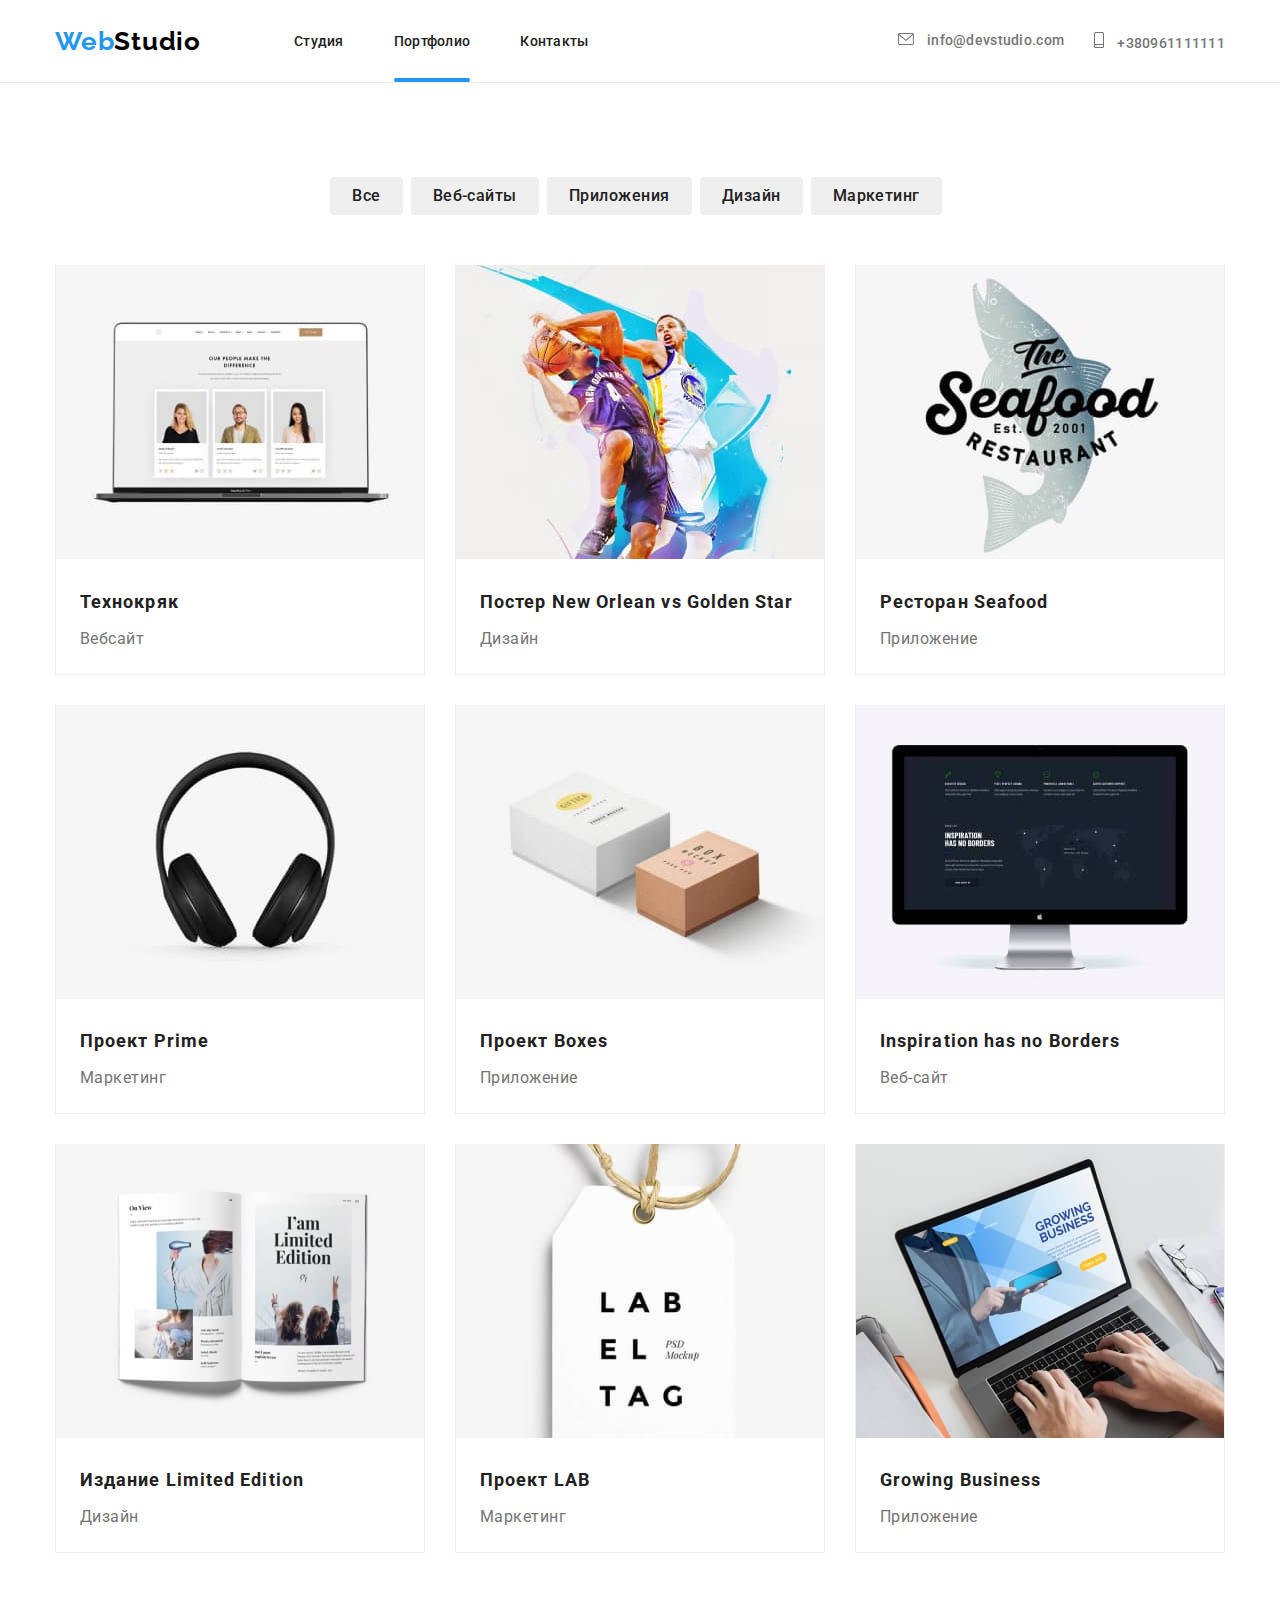
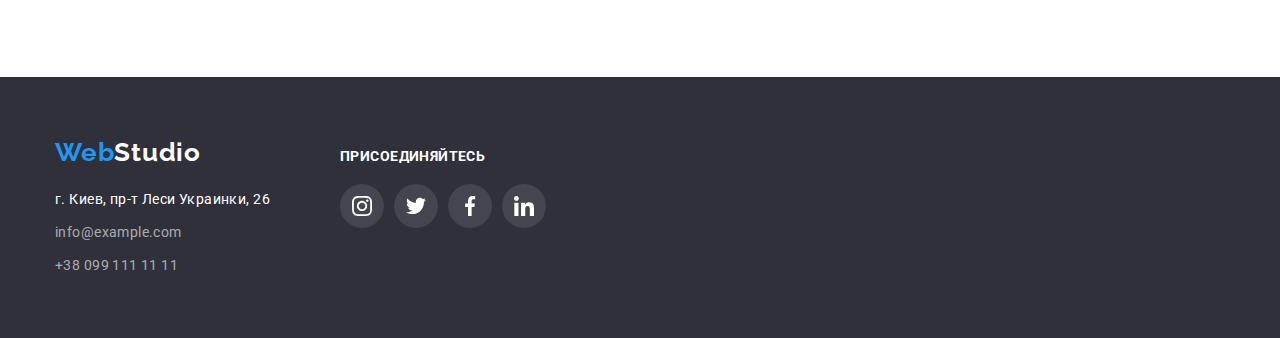
==== portfolio.html @ ab2ed076 "upload hw5" ====
<!DOCTYPE html>
<html lang="ru">
<head>
    <meta charset="UTF-8">
    <meta http-equiv="X-UA-Compatible" content="IE=edge">
    <meta name="viewport" content="width=device-width, initial-scale=1.0">
    <title>Document</title>
    <link rel="preconnect" href="https://fonts.googleapis.com">
    <link rel="preconnect" href="https://fonts.gstatic.com" crossorigin>
    <link
        href="https://fonts.googleapis.com/css2?family=Raleway:wght@700&family=Roboto:wght@400;500;700;900&display=swap"
        rel="stylesheet">
    <link rel="stylesheet" href="https://cdnjs.cloudflare.com/ajax/libs/modern-normalize/1.1.0/modern-normalize.min.css">
    <link rel="stylesheet" href="./css/styles.css">
</head>
<body class="body">
    <header class="header">
        <div class="container">
            <a class="header-logo logo link" href="#"><span>Web</span>Studio</a>
            <nav class="header-nav">
                <ul class="list">
                    <li class="header-nav-item"><a href="./index.html" class="header-link link">Студия</a></li>
                    <li class="header-nav-item"><a href="./portfolio.html" class="header-link link active">Портфолио</a></li>
                    <li class="header-nav-item"><a href="#" class="header-link link">Контакты</a></li>
                </ul>
            </nav>
            <ul class="header-contacts-list list">
                <li class="header-item">
                    <a href="mailto:info@devstudio.com" class="header-contacts link">
                        <svg class="header-icon" width="16" height="12">
                            <use href="./images/icons.svg#icon-envelope"></use>
                        </svg>
                        info@devstudio.com</a>
                </li>
                <li class="header-item">
                    <a href="tel:+380961111111" class="header-contacts link">
                        <svg class="header-icon" width="10" height="16">
                            <use href="./images/icons.svg#icon-smartphone"></use>
                        </svg>
                        +380961111111</a>
                </li>
            </ul>
        </div>
    </header>
    <main>
        <section class="projects">
            <div class="container">
            <h1 class="visually-hidden">Проекты</h1>
            <ul class="projects-filters list">
                <li class="projects-item"><button type="button" class="projects-button">Все</button></li>
                <li class="projects-item"><button type="button" class="projects-button">Веб-сайты</button></li>
                <li class="projects-item"><button type="button" class="projects-button">Приложения</button></li>
                <li class="projects-item"><button type="button" class="projects-button">Дизайн</button></li>
                <li class="projects-item"><button type="button" class="projects-button">Маркетинг</button></li>
            </ul>
            <ul class="project-list list">
                <li class="projects-list">
                    <div class="projects-details-wrap">
                    <img src="./images/project_photo1.jpg" alt="ноутбук с открытым вебсайтом" width="370" height="294">
                    <p class="projects-details">Технокряк это современная площадка распространения коронавируса. Компании используют эту
                        платформу для цифрового
                        шпионажа и атак на защищённые сервера конкурентов.</p>
                    </div>
                    <div class="project-list-text"><h2 class="projects-title">Технокряк</h2>
                    <p class="projects-text">Вебсайт</p>
                    </div>
                </li>
                <li class="projects-list">
                    <div class="projects-details-wrap">
                    <img src="./images/project_photo2.jpg" alt="Постер с баскетболистами" width="370" height="294">
                    <p class="projects-details">Технокряк это современная площадка распространения коронавируса. Компании используют эту
                        платформу для цифрового
                        шпионажа и атак на защищённые сервера конкурентов.</p>
                    </div>
                    <div class="project-list-text"><h2 class="projects-title">Постер New Orlean vs Golden Star</h2>
                    <p class="projects-text">Дизайн</p>
                    </div>
                </li>
                <li class="projects-list">
                    <div class="projects-details-wrap">
                    <img src="./images/project_photo3.jpg" alt="лого ресторана" width="370" height="294">
                    <p class="projects-details">Технокряк это современная площадка распространения коронавируса. Компании используют эту
                        платформу для цифрового
                        шпионажа и атак на защищённые сервера конкурентов.</p>
                    </div>
                    <div class="project-list-text"><h2 class="projects-title">Ресторан Seafood</h2>
                    <p class="projects-text">Приложение</p>
                    </div>
                </li>
                <li class="projects-list">
                    <div class="projects-details-wrap">
                    <img src="./images/project_photo4.jpg" alt="наушники" width="370" height="294">
                    <p class="projects-details">Технокряк это современная площадка распространения коронавируса. Компании используют эту
                        платформу для цифрового
                        шпионажа и атак на защищённые сервера конкурентов.</p>
                    </div>
                    <div class="project-list-text"><h2 class="projects-title">Проект Prime</h2>
                    <p class="projects-text">Маркетинг</p>
                    </div>
                </li>
                <li class="projects-list">
                    <div class="projects-details-wrap">
                    <img src="./images/project_photo5.jpg" alt="коробки" width="370" height="294">
                    <p class="projects-details">Технокряк это современная площадка распространения коронавируса. Компании используют эту
                        платформу для цифрового
                        шпионажа и атак на защищённые сервера конкурентов.</p>
                    </div>
                    <div class="project-list-text"><h2 class="projects-title">Проект Boxes</h2>
                    <p class="projects-text">Приложение</p>
                    </div>
                </li>
                <li class="projects-list">
                    <div class="projects-details-wrap">
                    <img src="./images/project_photo6.jpg" alt="монитор с сайтом" width="370" height="294">
                    <p class="projects-details">Технокряк это современная площадка распространения коронавируса. Компании используют эту
                        платформу для цифрового
                        шпионажа и атак на защищённые сервера конкурентов.</p>
                    </div>
                    <div class="project-list-text"><h2 class="projects-title">Inspiration has no Borders</h2>
                    <p class="projects-text">Веб-сайт</p>
                    </div>
                </li>
                <li class="projects-list">
                    <div class="projects-details-wrap">
                    <img src="./images/project_photo7.jpg" alt="книга" width="370" height="294">
                    <p class="projects-details">Технокряк это современная площадка распространения коронавируса. Компании используют эту
                        платформу для цифрового
                        шпионажа и атак на защищённые сервера конкурентов.</p>
                    </div>
                    <div class="project-list-text"><h2 class="projects-title">Издание Limited Edition</h2>
                    <p class="projects-text">Дизайн</p>
                    </div>
                </li>
                <li class="projects-list">
                    <div class="projects-details-wrap">
                    <img src="./images/project_photo8.jpg" alt="ярлык" width="370" height="294">
                    <p class="projects-details">Технокряк это современная площадка распространения коронавируса. Компании используют эту
                        платформу для цифрового
                        шпионажа и атак на защищённые сервера конкурентов.</p>
                    </div>
                    <div class="project-list-text"><h2 class="projects-title">Проект LAB</h2>
                    <p class="projects-text">Маркетинг</p>
                    </div>
                </li>
                <li class="projects-list">
                    <div class="projects-details-wrap">
                    <img src="./images/project_photo9.jpg" alt="ноутбук с открытым приложением" width="370" height="294">
                    <p class="projects-details">Технокряк это современная площадка распространения коронавируса. Компании используют эту
                        платформу для цифрового
                        шпионажа и атак на защищённые сервера конкурентов.</p>
                    </div>
                    <div class="project-list-text"><h2 class="projects-title">Growing Business</h2>
                    <p class="projects-text">Приложение</p>
                    </div>
                </li>
            </ul>
            </div>
        </section>
    </main>
    <footer class="footer">
        <div class="container footer-container">
            <div class="footer-container-1">
                <a href="#" class="footer-logo logo link"><span>Web</span>Studio</a>
                <address class="address">
                    <ul class="list">
                        <li class="address-item"><a href="https://goo.gl/maps/gwLvTVxYLncjtafa9" target="_blank"
                                rel="noopener noreferrer nofollow" class="footer-address link">г. Киев, пр-т Леси Украинки,
                                26</a></li>
                        <li class="address-item"><a href="mailto:info@example.com"
                                class="footer-contacts link">info@example.com</a></li>
                        <li class="address-item"><a href="tel:+380991111111" class="footer-contacts link">+38 099 111 11
                                11</a></li>
                    </ul>
                </address>
            </div>
            <div class="footer-social">
                <h2 class="footer-social-title">Присоединяйтесь</h2>
                <ul class="footer-social-list list">
                    <li class="footer-social-item">
                        <a href="" class="footer-social-link">
                            <svg class="footer-social-icon" width="20" height="20">
                                <use href="./images/icons.svg#icon-instagram"></use>
                            </svg>
                        </a>
                    </li>
                    <li class="footer-social-item">
                        <a href="" class="footer-social-link">
                            <svg class="footer-social-icon" width="20" height="20">
                                <use href="./images/icons.svg#icon-twitter"></use>
                            </svg>
                        </a>
                    </li>
                    <li class="footer-social-item">
                        <a href="" class="footer-social-link">
                            <svg class="footer-social-icon" width="20" height="20">
                                <use href="./images/icons.svg#icon-facebook"></use>
                            </svg>
                        </a>
                    </li>
                    <li class="footer-social-item">
                        <a href="" class="footer-social-link">
                            <svg class="footer-social-icon" width="20" height="20">
                                <use href="./images/icons.svg#icon-linkedin"></use>
                            </svg>
                        </a>
                    </li>
                </ul>
            </div>
        </div>
    </footer>
</body>
</html>
---- css/styles.css ----
:root {
  --accent-color: #2196f3;
  --main-text-color: #757575;
  --title-color: #212121;
  --header-links-color: #212121;
  --header-contacts-color: #757575;
  --footer-contacts-color: #ffffff99;
  --sec-bg-color: #2f303a;
  --third-bg-color: #f5f4fa;
  --logo-color: #000000;
  --logo-sec-color: #ffffff;
  --hero-color: #ffffff;
  --button-hover-color: #ffffff;
  --footer-address-color: #ffffff;
  --portfolio-button-color: #212121;
  --team-text-color: #ffffff;
  --icons-color: #afb1b8;
  --header-icons-color: #757575;
}

.list {
  list-style: none;
}

.link {
  text-decoration: none;
}

.visually-hidden {
  position: absolute;
  width: 1px;
  height: 1px;
  margin: -1px;
  border: 0;
  padding: 0;
  white-space: nowrap;
  clip-path: inset(100%);
  clip: rect(0 0 0 0);
  overflow: hidden;
}
/* font-family: 'Raleway' sans-serif; --left to copy*/

body {
  font-family: "Roboto", sans-serif;
  color: var(--title-color);
}

h1,
h2,
h3,
h4,
h5,
h6,
p,
ul {
  margin: 0;
  padding: 0;
}

.container {
  width: 1200px;
  padding: 0 15px;
  margin-left: auto;
  margin-right: auto;
}

.section {
  padding-top: 94px;
  padding-bottom: 94px;
}

/* header */

.header {
  display: flex;
  align-items: center;
  /* height: 80px; */
  border-bottom: 1px solid #ececec;
}

.header .container {
  display: flex;
  align-items: center;
}

.header-nav .list {
  display: flex;
}

.header-nav {
  padding-top: 32px;
  padding-bottom: 32px;
}

.header-logo {
  margin-right: 93px;
}

.logo {
  font-family: "Raleway", sans-serif;
  font-weight: 700;
  font-size: 26px;
  line-height: 1.2;
  letter-spacing: 0.03em;
  color: var(--logo-color);
}

.logo span {
  color: var(--accent-color);
}

.header-link {
  font-weight: 500;
  font-size: 14px;
  line-height: 1.15;
  letter-spacing: 0.02em;
  color: var(--header-links-color);
  position: relative;
  transition: color 250ms
    cubic-bezier(0.4, 0, 0.2, 1);
}

.header-link.active::after {
  content: "";
  width: 100%;
  height: 4px;
  background-color: var(--accent-color);
  position: absolute;
  display: block;
  bottom: -33px;
  border-radius: 2px;
}

.header-contacts {
  font-weight: 500;
  font-size: 14px;
  line-height: 1.15;
  letter-spacing: 0.02em;
  color: var(--header-contacts-color);
}

.header-icon {
  margin-right: 10px;
  fill: var(--header-icons-color);
  fill: currentColor;
}

.header-nav-item + .header-nav-item {
  margin-left: 50px;
}

.header-contacts-list {
  display: flex;
  margin-left: auto;
}

.header-item {
  display: flex;
}

.header-item + .header-item {
  margin-left: 30px;
}

.header-item:first-child {
  margin-left: 30px;
}

.header-link:hover,
.header-link:focus,
.header-contacts:hover,
.header-contacts:focus {
  color: var(--accent-color);
}

/* hero */
.hero {
  background-color: var(--sec-bg-color);
  background-image: linear-gradient(
      rgba(25, 28, 38, 0.4),
      rgba(25, 28, 38, 0.4)
    ),
    url(../images/hero.jpg);
  background-repeat: no-repeat;
  background-position: center;
  text-align: center;
  padding-bottom: 203px;
  padding-top: 200px;
}

.hero-text {
  display: flex;
  justify-content: center;
  max-width: 696px;
  flex-wrap: wrap;
  font-weight: 900;
  font-size: 44px;
  line-height: 1.36;
  letter-spacing: 0.06em;
  text-transform: uppercase;
  color: var(--hero-color);
  margin-bottom: 30px;
  margin-left: auto;
  margin-right: auto;
}

.hero-button {
  background: #2196f3;
  box-shadow: 0px 4px 4px
    rgba(0, 0, 0, 0.15);
  border-radius: 4px;
  font-weight: 500;
  font-size: 16px;
  line-height: 1.87;
  letter-spacing: 0.06em;
  color: var(--hero-color);
  cursor: pointer;
  border: transparent;
  min-width: 200px;
  /* min-height: 50px; */
  padding: 10px 32px;
}

/* modal */
.backdrop {
  position: fixed;
  top: 0;
  left: 0;
  width: 100vw;
  height: 100vh;
  background-color: rgba(0, 0, 0, 0.5);
  z-index: 999;
  transition: opacity 250ms,
    visibility 250ms;
}

.backdrop.is-hidden {
  visibility: hidden;
  pointer-events: none;
}

.backdrop.is-hidden .modal {
  transform: scale(1.5)
    translate(-250px);
  transition: transform 450ms
    cubic-bezier(0.4, 0, 0.2, 1);
}

.modal {
  position: absolute;
  top: 50%;
  left: 50%;
  transform: scale(1);
  transform: translate(-50%, -50%);
  transition: transform 250ms
    cubic-bezier(0.4, 0, 0.2, 1);
  min-height: 400px;
  min-width: 600px;
  padding: 15px;
  background-color: #ffffff;
}

.backdrop-button {
  position: absolute;
  top: 0;
  right: 0;
  margin-right: 8px;
  margin-top: 8px;
  display: flex;
  justify-content: center;
  text-align: center;
  padding: 6px;
  border-radius: 45px;
  border: 1px solid rgba(0, 0, 0, 0.1);
  cursor: pointer;
}

/* features */

.features {
  padding-bottom: 0;
}

.features-image {
  display: flex;
  background-color: var(
    --third-bg-color
  );
  justify-content: center;
  padding: 25px 100px;
  margin-bottom: 30px;
}

.features-titles {
  font-size: 14px;
  line-height: 1.15;
  letter-spacing: 0.03em;
  text-transform: uppercase;
  color: inherit;
  margin-bottom: 10px;
}

.features-p {
  font-size: 14px;
  line-height: 1.71;
  letter-spacing: 0.03em;
  color: var(--main-text-color);
}

.features-list {
  display: flex;
}

.features-list-item {
  width: 270px;
}

.list
  > .features-list-item:not(:last-child) {
  margin-right: 30px;
}

/* speciality */

.speciality-title {
  font-size: 36px;
  line-height: 1.17;
  letter-spacing: 0.03em;
  color: inherit;
  margin-bottom: 50px;
}

.speciality {
  text-align: center;
}

.speciality .list {
  display: inline-flex;
  align-items: center;
}

.list .speciality-list {
  width: 370px;
}

.list
  > .speciality-list:not(:last-child) {
  margin-right: 30px;
}

.speciality-details-wrap {
  position: relative;
}

.speciality-details-text {
  position: absolute;
  bottom: 0;
  background: rgba(47, 48, 58, 0.8);
  /* outline: 1px solid green; */
  font-weight: 700;
  font-size: 14px;
  line-height: 1.15;
  text-align: center;
  letter-spacing: 0.03em;
  text-transform: uppercase;
  color: var(--team-text-color);
  height: 70px;
  width: 100%;
  display: flex;
  justify-content: center;
  align-items: center;
  margin-bottom: 4px;
}

/* team */
.team {
  background-color: var(
    --third-bg-color
  );
  text-align: center;
}

.team-list {
  display: flex;
  justify-content: center;
}

.team-title {
  font-size: 36px;
  line-height: 1.17;
  letter-spacing: 0.03em;
  color: inherit;
  margin-bottom: 50px;
}

.team-name {
  font-weight: 500;
  font-size: 16px;
  line-height: 19px;
  letter-spacing: 0.03em;
  color: inherit;
  margin-bottom: 10px;
}

.team-prof {
  font-size: 16px;
  line-height: 19px;
  letter-spacing: 0.03em;
  color: var(--main-text-color);
  margin-bottom: 16px;
}

.team-list-text {
  padding-top: 30px;
  padding-bottom: 30px;
  background-color: var(
    --team-text-color
  );
}

.team-list-item {
  display: flex;
  flex-direction: column;
  width: 270px;
  box-shadow: 0px 1px 3px
      rgba(0, 0, 0, 0.12),
    0px 1px 1px rgba(0, 0, 0, 0.14),
    0px 2px 1px rgba(0, 0, 0, 0.2);
  border-radius: 0px 0px 4px 4px;
}

/* social contacts */
.team-social-list {
  display: flex;
  justify-content: center;
}

.team-social-item {
  width: 44px;
  height: 44px;
}

.team-social-item + .team-social-item {
  margin-left: 10px;
}

.team-social-link {
  width: 100%;
  height: 100%;
  display: flex;
  border-radius: 50%;
  align-items: center;
  justify-content: center;
}

.team-social-icon {
  fill: var(--icons-color);
  transition: fill 250ms
    cubic-bezier(0.4, 0, 0.2, 1);
}

.team-social-link:hover,
.team-social-link:focus {
  background: var(--accent-color);
  transition: background 250ms
    cubic-bezier(0.4, 0, 0.2, 1);
}

.team-social-link:hover
  .team-social-icon,
.team-social-link:focus
  .team-social-icon {
  fill: #ffffff;
}

.list
  > .team-list-item:not(:last-child) {
  margin-right: 30px;
}

/* clients */
.client-title {
  font-weight: bold;
  font-size: 36px;
  line-height: 1.17;
  text-align: center;
  letter-spacing: 0.03em;
  margin-bottom: 50px;
}

.client-list {
  display: flex;
}

.client-item:not(:last-child) {
  margin-right: 30px;
}

.client-icon {
  fill: var(--icons-color);
  transition: fill 250ms
    cubic-bezier(0.4, 0, 0.2, 1);
}

.client-link {
  display: flex;
  width: 170px;
  height: 92px;
  justify-content: center;
  align-items: center;
  border: 1px solid var(--icons-color);
  border-radius: 4px;
  color: var(--icons-color);
  transition: border 250ms
    cubic-bezier(0.4, 0, 0.2, 1);
}

.client-link:hover,
.client-link:focus {
  fill: var(--accent-color);
  border: 1px solid var(--accent-color);
}

.client-link:hover .client-icon,
.client-link:hover .client-link,
.client-link:focus .client-icon,
.client-link:focus .client-link {
  fill: var(--accent-color);
}

/* footer */
.footer {
  background-color: var(--sec-bg-color);
  padding-top: 60px;
  padding-bottom: 60px;
}

.footer-contacts {
  font-style: normal;
  font-size: 14px;
  line-height: 1.71;
  letter-spacing: 0.03em;
  color: var(--footer-contacts-color);
  transition: color 250ms
    cubic-bezier(0.4, 0, 0.2, 1);
}

.footer-contacts:hover,
.footer-contacts:focus {
  color: var(--accent-color);
}

.footer-address {
  font-style: normal;
  font-size: 14px;
  line-height: 1.71;
  letter-spacing: 0.03em;
  color: var(--footer-address-color);
}

.footer-logo {
  color: var(--logo-sec-color);
}

.list .address-item + .address-item {
  margin-top: 9px;
}

.footer-logo {
  margin-bottom: 20px;
}

.footer-container {
  display: flex;
  align-items: baseline;
}

.footer-container-1 {
  display: flex;
  flex-direction: column;
}

.footer-social-title {
  font-weight: 700;
  font-size: 14px;
  line-height: 1.15;
  letter-spacing: 0.03em;
  text-transform: uppercase;
  color: #ffffff;
  margin-bottom: 20px;
}

.footer-social {
  display: flex;
  flex-direction: column;
  margin-left: 70px;
}

.footer-social-list {
  display: flex;
}

.footer-social-item {
  width: 44px;
  height: 44px;
  background: rgba(255, 255, 255, 0.1);
  border-radius: 50%;
}

.footer-social-item
  + .footer-social-item {
  margin-left: 10px;
}

.footer-social-link {
  width: 100%;
  height: 100%;
  display: flex;
  border-radius: 50%;
  align-items: center;
  justify-content: center;
  transition: background 250ms
    cubic-bezier(0.4, 0, 0.2, 1);
}

.footer-social-icon {
  fill: #ffffff;
}

.footer-social-link:hover,
.footer-social-link:focus {
  background: var(--accent-color);
}

/* portfolio */

.projects {
  padding-top: 94px;
  padding-bottom: 94px;
  text-align: center;
}

.project-list {
  display: flex;
  flex-wrap: wrap;
}

.projects-list {
  display: flex;
  flex-direction: column;
  margin-right: 30px;
  margin-bottom: 30px;
  border: 1px solid #eeeeee;
  border-top: none;
  text-align: left;
  cursor: pointer;
  transition: border 250ms
      cubic-bezier(0.4, 0, 0.2, 1),
    box-shadow 250ms
      cubic-bezier(0.4, 0, 0.2, 1);
}

.projects-list:hover,
.projects-list:focus {
  border: 1px solid #eeeeee;
  box-sizing: border-box;
  box-shadow: 0px 1px 1px
      rgba(0, 0, 0, 0.12),
    0px 4px 4px rgba(0, 0, 0, 0.06),
    1px 4px 6px rgba(0, 0, 0, 0.16);
}

.list .projects-list {
  width: 370px;
}

.projects-list:nth-child(3n) {
  margin-right: 0;
}

.projects-filters {
  display: inline-flex;
  /* height: 38px; */
  margin-bottom: 50px;
}

.list .projects-item {
  display: flex;
  margin-right: 8px;
  transition: box-shadow 250ms
    cubic-bezier(0.4, 0, 0.2, 1);
}

.projects-details-wrap {
  position: relative;
  overflow: hidden;
}

.projects-details {
  position: absolute;
  top: 0;
  left: 0;
  background-color: var(--accent-color);
  padding: 63px 24px;
  font-weight: normal;
  font-size: 18px;
  line-height: 1.56;
  letter-spacing: 0.03em;
  height: 100%;
  color: #ffffff;
  transform: translateY(101%);
  transition: transform 250ms
    cubic-bezier(0.4, 0, 0.2, 1);
}

.projects-list:hover .projects-details {
  transform: translateY(0);
}

.projects-item:hover,
.projects-item:focus {
  box-shadow: 0px 3px 1px
      rgba(0, 0, 0, 0.1),
    0px 1px 2px rgba(0, 0, 0, 0.08),
    0px 2px 2px rgba(0, 0, 0, 0.12);
  border-radius: 4px;
}

.projects-button {
  display: flex;
  border-radius: 4px;
  font-family: inherit;
  font-style: normal;
  font-weight: 500;
  font-size: 16px;
  line-height: 1.62;
  text-align: center;
  letter-spacing: 0.03em;
  cursor: pointer;
  color: var(--portfolio-button-color);
  border: transparent;
  align-items: center;
  padding: 6px 22px;
  transition: 250ms
      cubic-bezier(0.4, 0, 0.2, 1),
    250ms cubic-bezier(0.4, 0, 0.2, 1);
}

.projects-button:hover {
  background-color: var(--accent-color);
  color: var(--button-hover-color);
}

.projects-title {
  font-size: 18px;
  line-height: 2;
  letter-spacing: 0.06em;
  color: inherit;
  margin-bottom: 4px;
}

.projects-text {
  font-size: 16px;
  line-height: 1.87;
  letter-spacing: 0.03em;
  color: var(--main-text-color);
}

.project-list-text {
  padding: 20px 24px;
  /* border-bottom: 1px solid #eeeeee;
  border-left: 1px solid #eeeeee;
  border-right: 1px solid #eeeeee; */
}
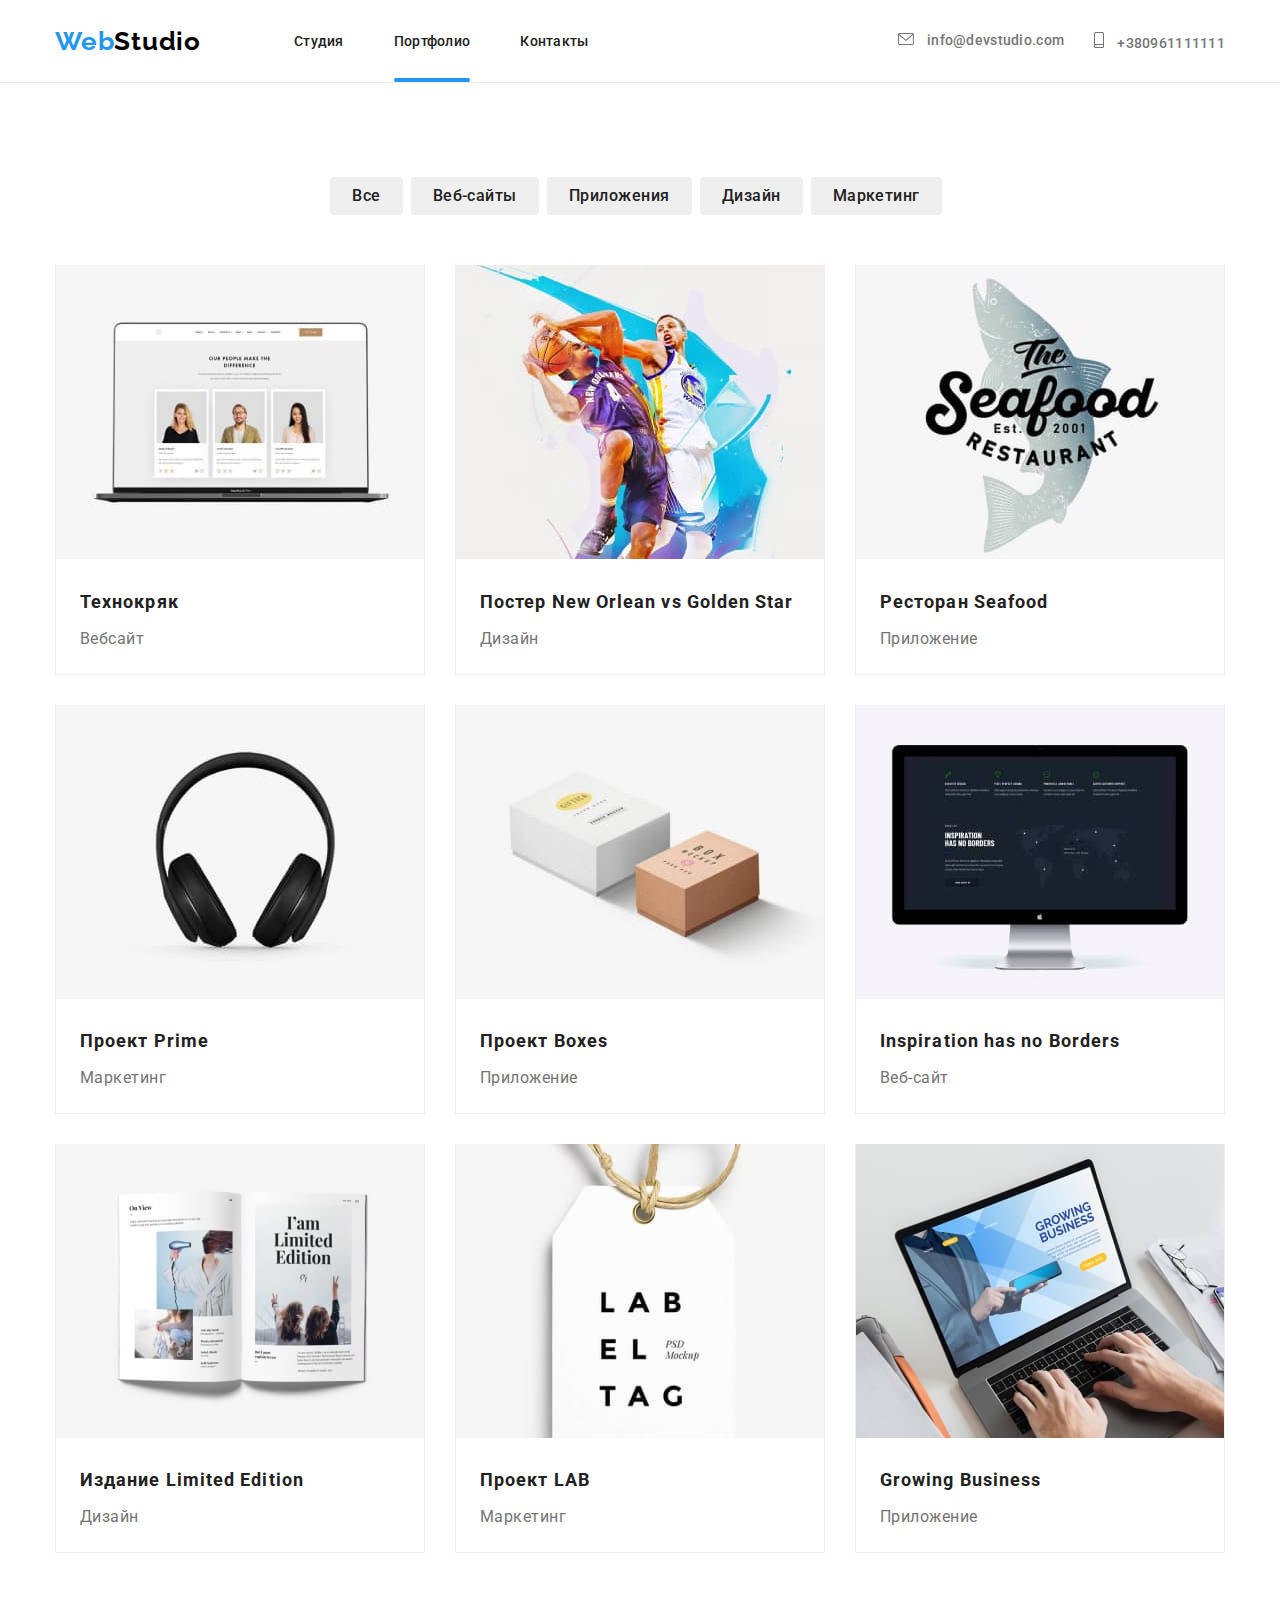
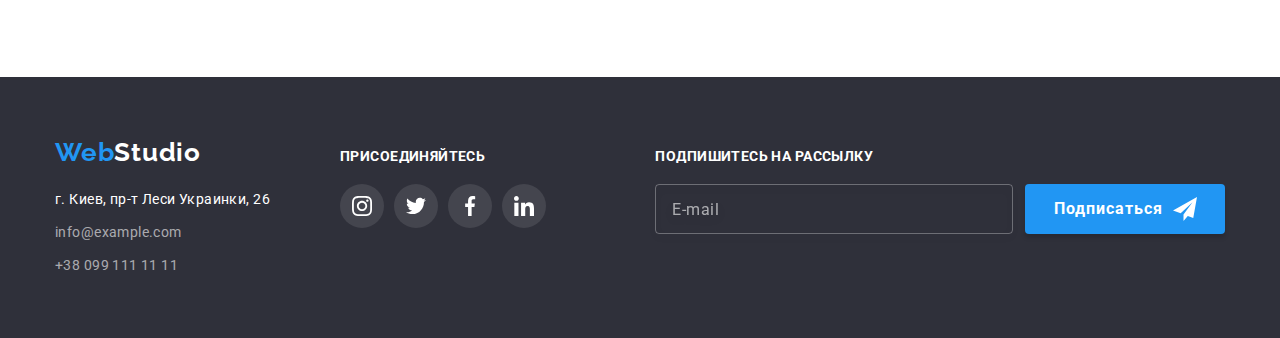
==== commit d5c53607: "patch 0.95" ====
--- a/portfolio.html
+++ b/portfolio.html
@@ -206,6 +206,21 @@
                     </li>
                 </ul>
             </div>
+            <div class="footer-newsletter-flex">
+                <h2 class="footer-newsletter-title">Подпишитесь на рассылку</h2>
+                <form class="footer-newsletter" action="">
+                    <div class="footer-newsletter-div">
+                        <label>
+                            <input type="email" class="footer-newsletter-email" name="email" id="email" placeholder="E-mail">
+                        </label>
+                    </div>
+                    <button type="submit" class="footer-newsletter-button">Подписаться
+                        <svg class="footer-newsletter-icon" width="24" height="24">
+                            <use href="./images/icons.svg#icon-send"></use>
+                        </svg>
+                    </button>
+                </form>
+            </div>
         </div>
     </footer>
 </body>
--- a/css/styles.css
+++ b/css/styles.css
@@ -16,6 +16,7 @@
   --team-text-color: #ffffff;
   --icons-color: #afb1b8;
   --header-icons-color: #757575;
+  --most-text-color: #ffffff;
 }
 
 .list {
@@ -250,14 +251,128 @@
   position: absolute;
   top: 50%;
   left: 50%;
-  transform: scale(1);
+  /* transform: scale(1); */
   transform: translate(-50%, -50%);
   transition: transform 250ms
     cubic-bezier(0.4, 0, 0.2, 1);
-  min-height: 400px;
-  min-width: 600px;
-  padding: 15px;
+  padding: 40px;
   background-color: #ffffff;
+  box-shadow: 0px 1px 3px
+      rgba(0, 0, 0, 0.12),
+    0px 1px 1px rgba(0, 0, 0, 0.14),
+    0px 2px 1px rgba(0, 0, 0, 0.2);
+  border-radius: 4px;
+}
+
+.modal-title {
+  margin-bottom: 12px;
+  font-weight: 700;
+  font-size: 20px;
+  line-height: 23px;
+  text-align: center;
+  letter-spacing: 0.03em;
+  color: var(--title-color);
+}
+
+.modal-name {
+  display: flex;
+  margin-bottom: 4px;
+  font-weight: 500;
+  font-size: 12px;
+  line-height: 14px;
+  letter-spacing: 0.01em;
+  color: var(--main-text-color);
+}
+
+.modal-input {
+  display: flex;
+  flex-direction: column;
+  margin-bottom: 10px;
+}
+
+.modal-input:last-child {
+  margin-bottom: 20px;
+}
+
+.modal-icon {
+  position: absolute;
+  top: 50%;
+  left: 12px;
+  transform: translateY(-50%);
+  transition: fill 250ms
+    cubic-bezier(0.4, 0, 0.2, 1);
+}
+
+.container-svg {
+  position: relative;
+}
+
+.modal-input-field {
+  width: 100%;
+  padding: 11px 42px;
+  height: 40px;
+  border: 1px solid
+    rgba(33, 33, 33, 0.2);
+  border-radius: 4px;
+  outline: 0;
+}
+
+.modal-input-comment {
+  height: 120px;
+  padding: 12px 16px;
+}
+
+.modal-input-comment::placeholder {
+  font-weight: 500;
+  font-size: 14px;
+  line-height: 16px;
+  letter-spacing: 0.01em;
+  color: rgba(117, 117, 117, 0.5);
+}
+
+.modal-agreement-icon {
+}
+
+.modal-agreement {
+  display: flex;
+  justify-content: center;
+}
+
+.modal-agreement-label {
+  display: flex;
+  align-items: center;
+}
+
+.modal-agreement-text {
+  margin-left: 8px;
+  font-weight: normal;
+  font-size: 14px;
+  line-height: 1.71;
+  letter-spacing: 0.03em;
+  color: var(--main-text-color);
+}
+
+.modal-agreement-link {
+  text-decoration-line: underline;
+  color: #2196f3;
+}
+
+.modal-button {
+  cursor: pointer;
+  margin-top: 30px;
+  padding: 0;
+  width: 200px;
+  height: 50px;
+  font-weight: 700;
+  font-size: 16px;
+  line-height: 1.87;
+  letter-spacing: 0.06em;
+  color: #ffffff;
+  background: #2196f3;
+  box-shadow: 0px 4px 4px
+    rgba(0, 0, 0, 0.15);
+  border-radius: 4px;
+  border: 0;
 }
 
 .backdrop-button {
@@ -586,7 +701,7 @@
   line-height: 1.15;
   letter-spacing: 0.03em;
   text-transform: uppercase;
-  color: #ffffff;
+  color: var(--most-text-color);
   margin-bottom: 20px;
 }
 
@@ -624,12 +739,92 @@
 }
 
 .footer-social-icon {
-  fill: #ffffff;
+  fill: var(--most-text-color);
 }
 
 .footer-social-link:hover,
 .footer-social-link:focus {
   background: var(--accent-color);
+}
+
+.footer-newsletter-title {
+  font-weight: 700;
+  font-size: 14px;
+  line-height: 1.15;
+  letter-spacing: 0.03em;
+  text-transform: uppercase;
+  color: var(--most-text-color);
+  margin-bottom: 20px;
+}
+
+.footer-newsletter-flex {
+  display: flex;
+  margin-left: auto;
+  flex-direction: column;
+}
+
+.footer-newsletter {
+  display: flex;
+  margin-left: auto;
+}
+
+.footer-newsletter-div {
+  display: flex;
+}
+
+.footer-newsletter-email {
+  margin-right: 12px;
+  padding: 0;
+  top: 50%;
+  left: 16px;
+  height: 50px;
+  width: 358px;
+  background-color: transparent;
+  border: 1px solid
+    rgba(255, 255, 255, 0.3);
+  box-sizing: border-box;
+  filter: drop-shadow(
+    0px 4px 4px rgba(0, 0, 0, 0.15)
+  );
+  border-radius: 4px;
+}
+
+.footer-newsletter-email::placeholder {
+  padding: 15px 16px;
+  padding-right: 0;
+  font-weight: normal;
+  font-size: 16px;
+  line-height: 1.25;
+  display: flex;
+  align-items: center;
+  letter-spacing: 0.03em;
+  color: rgba(255, 255, 255, 0.6);
+}
+
+.footer-newsletter-button {
+  cursor: pointer;
+  padding-top: 10px;
+  padding-bottom: 10px;
+  padding-left: 29px;
+  padding-right: 28px;
+  font-weight: 700;
+  font-size: 16px;
+  line-height: 1.87;
+  display: flex;
+  align-items: center;
+  text-align: center;
+  letter-spacing: 0.06em;
+  box-shadow: 0px 4px 4px
+    rgba(0, 0, 0, 0.15);
+  border-radius: 4px;
+  border: 0;
+  background-color: var(--accent-color);
+  color: var(--most-text-color);
+}
+
+.footer-newsletter-icon {
+  margin-left: 10px;
+  fill: var(--most-text-color);
 }
 
 /* portfolio */
@@ -707,7 +902,7 @@
   line-height: 1.56;
   letter-spacing: 0.03em;
   height: 100%;
-  color: #ffffff;
+  color: var(--most-text-color);
   transform: translateY(101%);
   transition: transform 250ms
     cubic-bezier(0.4, 0, 0.2, 1);
